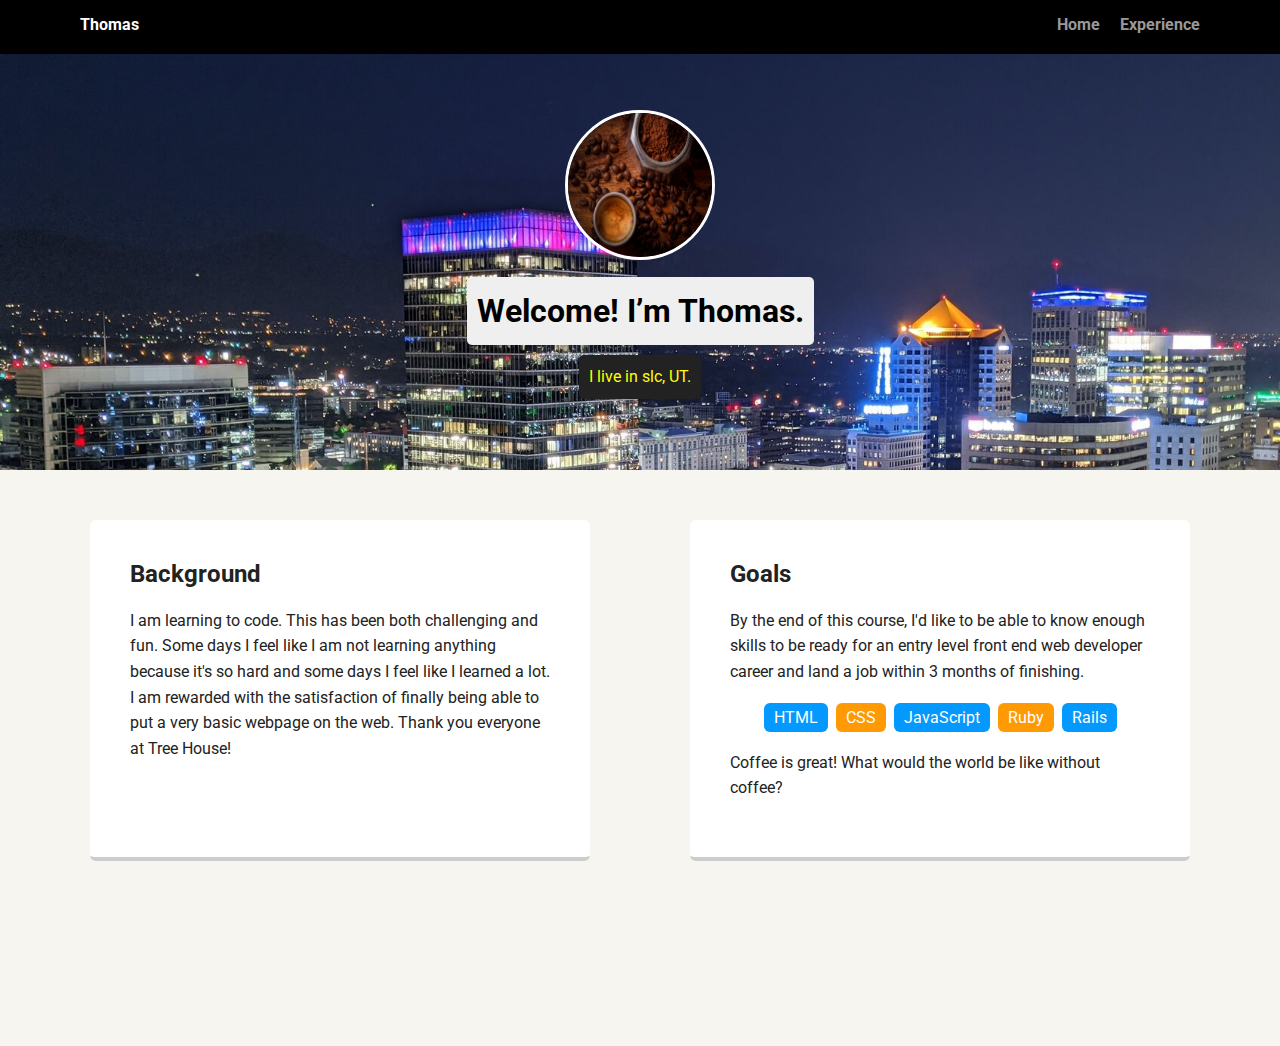
==== index.html @ 95b1049e "final product" ====
<!doctype html>
<html lang="en">
<head>
  <meta charset="utf-8">
  <title>My Profile</title>
  <meta name="viewport" content="width=device-width, initial-scale=1.0">
  <link rel="stylesheet" href="styles.css">
  <link href="https://fonts.googleapis.com/css?family=Muli%7CRoboto:400,300,500,700,900" rel="stylesheet"></head>
  <body>

    <div class="main-nav">
        <ul class="nav">
          <li class="name">Thomas</li>
          <li><a href="index.html">Home</a></li>
          <li><a href="second.html">Experience</a></li>
        </ul>
    </div>

    <header>
      <img src="Pictures/rsz_janko-ferlic-h9iq22jjlgk-unsplash.jpg" alt="picture of hot cup of coffee" class="profile-image">
      <h1 class="tag name">Welcome! I’m Thomas.</h1>
      <p class="tag location">I live in slc, UT.</p>
    </header>

    <main class="flex">
      <div class="card">
        <h2>Background</h2>
        <p><dfg/p>
        <p>I am learning to code. This has been both challenging and fun. Some days I feel like I am not learning anything because it's so hard and some days I feel like I learned a lot. I am rewarded with the satisfaction of finally being able to put a very basic webpage on the web. Thank you everyone at Tree House!</p>
      </div> 

      <div class="card">
        <h2>Goals</h2>
        <p>By the end of this course, I'd like to be able to know enough skills to be ready for an entry level front end web developer career and land a job within 3 months of finishing.</p>
        <ul class="skills">
          <li>HTML</li>
          <li>CSS</li>
          <li>JavaScript</li>
          <li>Ruby</li>
          <li>Rails</li>
        </ul>
        <p>Coffee is great! What would the world be like without coffee?</p>
      </div> 

    </main>
    <footer>
      
      <p class="copyright"></p>
    </footer>
  </body>
  </html>
---- styles.css ----
/* Global Layout Set-up */
* { 
  box-sizing: border-box;
}
  img {
    width: 100%;
  }
body {
  margin: 0;
  padding: 0;
  text-align: center;
  font-family: 'Roboto', sans-serif;
  color: #222;
  background: #f7f5f0;
}
/* Link Styles */

a {
  text-decoration: none;
  color: #999;
}
a:hover {
  color: #6633ff;
}

/* Section Styles */

.main-nav {
  width: 100%;
  background: black;
  min-height: 30px;
  padding: 10px;
  position: fixed;
  text-align: center;
}
.nav {
  display: flex;
  justify-content: space-around;
  font-weight: 700;
  list-style-type: none;
  margin: 0 auto;
  padding: 0;
}
 
.nav .name {
    display: block;
    margin-right: auto;
    color: white;
}
.nav li {
  padding: 5px 10px 10px 10px;
}
.nav a {
  transition: all .5s;
}
.nav a:hover {
  color: white
}


header {
  text-align: center;
  background: url('../Pictures/rsz_tanner-crockett-gkkpcluytgg-unsplash.jpg') no-repeat top center ;
  background-size: cover;
  overflow: hidden;
  padding-top: 60px;
}
header {
  line-height: 1.5;
}
header .profile-image {
  margin-top: 50px;
  width: 150px;
  height: 150px;
  border-radius: 50%;
  border: 3px solid white;
  transition: all .5s;
}
header .profile-image:hover {
  transform: scale(1.2) rotate(5deg);
}
.tag {
  background-color: #efefef;
  color: black;
  padding: 10px;
  border-radius: 5px;
  display: table;
  margin: 10px auto;
} 
.location {
  background-color: #222;
  color: yellow;
}
.card {
  margin: 30px;
  padding: 20px 40px 40px;
  max-width: 500px;
  text-align: left;
  background: #fff;
  border-bottom: 4px solid #ccc;
  border-radius: 6px;
  transition: all .5s;
}
.card:hover {
  border-color: #ff99ff;
}

ul.skills {
  padding: 0;
  text-align: center;
}

.skills li {
  border-radius: 6px;
  display: inline-block;
  background: #ff9904;
  color: white;
  padding: 5px 10px;
  margin: 2px;
}

.skills li:nth-child(odd) {
  background: #0399ff;
}

footer {
  width: 100%;
  min-height: 30px;
  padding: 20px 0 40px 20px;
}

footer .copyright {
  top: -8px;
  font-size: .75em;
}

footer ul {
  list-style-type: none;
  margin: 0;
  padding: 0;
}

footer ul li {
  display: inline-block;
}

.profile-image {
  border-radius: 15px;
}

a.social {
  display: inline-block;
  text-indent: -9999px;
  margin-left: 5px;
  width: 30px;
  height: 30px;
  background-size: 30px 30px;
  opacity: .4;
  transition: all .5s;
}
a.twitter {
  background-image: url(images/twitter.svg);
}
a.linkedin {
  background-image: url(images/linkedin.svg);
}
a.github {
  background-image: url(images/github.svg);
}
a.social:hover {
  opacity: 1;
}
.clearfix {
  clear: both;
}

/* Styles for larger screens */
@media screen and (min-width: 720px) {
  
  .flex {
      display: -ms-flexbox;      /* TWEENER - IE 10 */
      display: flex; 
      max-width: 1200px;
      -ms-flex-pack: distribute;
      justify-content: space-around;
      margin: 0 auto;
  }

  header {
    min-height: 470px;
  }

  .nav {
    max-width: 1200px;
    padding: 0 30px;
  }


  main {
    padding-top: 20px;
  }

  main p {
    line-height: 1.6em;
  }

  footer {
    font-size: 1.3em;
    max-width: 1200px;
    margin: 40px auto;
  }

}
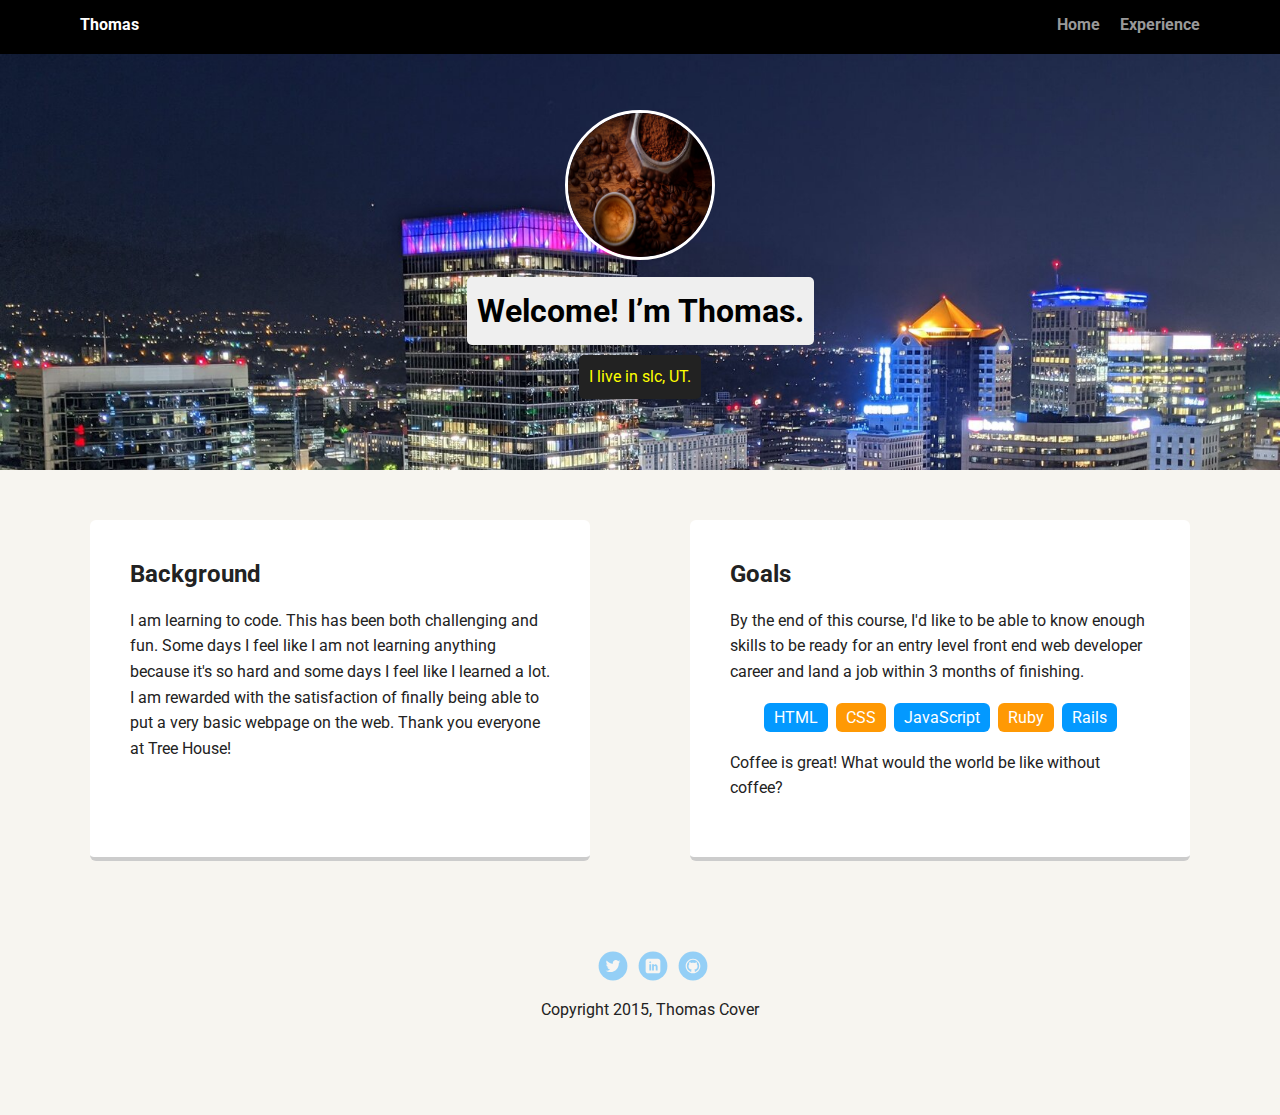
==== commit c6aa8a93: "final" ====
--- a/index.html
+++ b/index.html
@@ -25,7 +25,6 @@
     <main class="flex">
       <div class="card">
         <h2>Background</h2>
-        <p><dfg/p>
         <p>I am learning to code. This has been both challenging and fun. Some days I feel like I am not learning anything because it's so hard and some days I feel like I learned a lot. I am rewarded with the satisfaction of finally being able to put a very basic webpage on the web. Thank you everyone at Tree House!</p>
       </div> 
 
@@ -44,8 +43,12 @@
 
     </main>
     <footer>
-      
-      <p class="copyright"></p>
+      <ul>
+        <li><a href="https://twitter.com" class="social twitter"><img src="Pictures/twitter.svg" alt="index.html">Twitter</a></li>
+        <li><a href="https://linkedin.com" class="social linkedin"><img src="Pictures/linkedin.svg" alt="index.html">Linkedin</a></li>
+        <li><a href="https://github.com/thomasbc2020/project1" class="social github"><img src="Pictures/github.svg" alt="index.html">Github</a></li>
+      </ul>
+      <p class="copyright">Copyright 2015, Thomas Cover</p>
     </footer>
   </body>
   </html>
--- a/styles.css
+++ b/styles.css
@@ -60,7 +60,7 @@
 
 header {
   text-align: center;
-  background: url('../Pictures/rsz_tanner-crockett-gkkpcluytgg-unsplash.jpg') no-repeat top center ;
+  background: url('Pictures/rsz_tanner-crockett-gkkpcluytgg-unsplash.jpg') no-repeat top center ;
   background-size: cover;
   overflow: hidden;
   padding-top: 60px;
@@ -159,13 +159,13 @@
   transition: all .5s;
 }
 a.twitter {
-  background-image: url(images/twitter.svg);
+  background-image: url(Pictures/twitter.svg);
 }
 a.linkedin {
-  background-image: url(images/linkedin.svg);
+  background-image: url(Pictures/linkedin.svg);
 }
 a.github {
-  background-image: url(images/github.svg);
+  background-image: url(Pictures/github.svg);
 }
 a.social:hover {
   opacity: 1;
@@ -204,6 +204,7 @@
     line-height: 1.6em;
   }
 
+ 
   footer {
     font-size: 1.3em;
     max-width: 1200px;
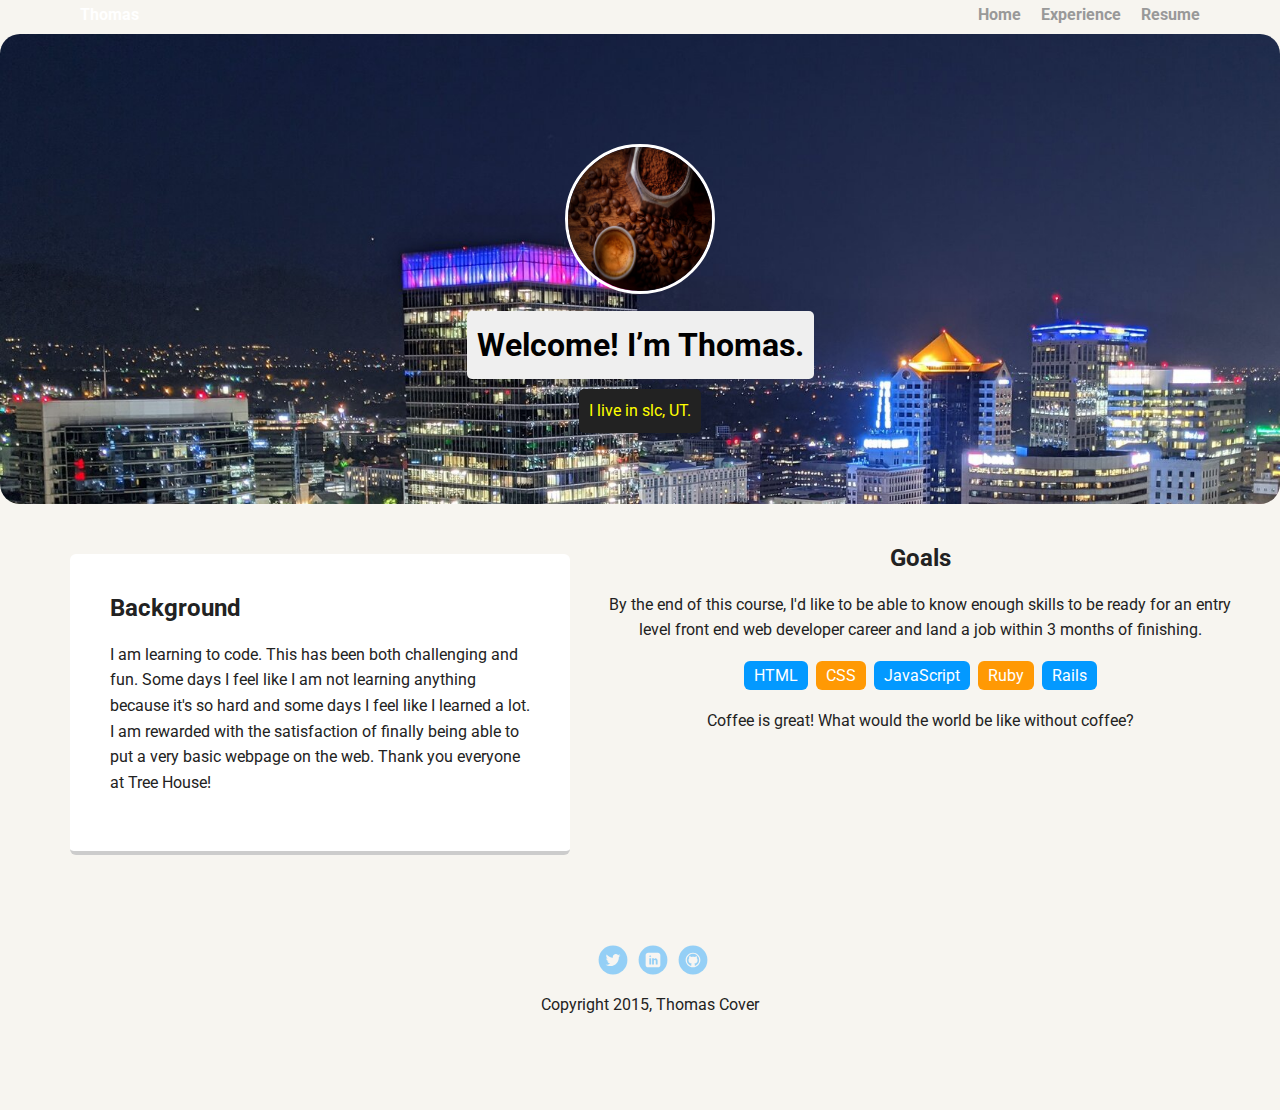
==== commit 6a55c76f: "final exceeds expectation" ====
--- a/index.html
+++ b/index.html
@@ -8,13 +8,14 @@
   <link href="https://fonts.googleapis.com/css?family=Muli%7CRoboto:400,300,500,700,900" rel="stylesheet"></head>
   <body>
 
-    <div class="main-nav">
+    <nav>
         <ul class="nav">
           <li class="name">Thomas</li>
           <li><a href="index.html">Home</a></li>
-          <li><a href="second.html">Experience</a></li>
+          <li><a href="experience.html">Experience</a></li>
+          <li><a href="resume.html">Resume</a></li>
         </ul>
-    </div>
+    </nav>
 
     <header>
       <img src="Pictures/rsz_janko-ferlic-h9iq22jjlgk-unsplash.jpg" alt="picture of hot cup of coffee" class="profile-image">
@@ -28,7 +29,7 @@
         <p>I am learning to code. This has been both challenging and fun. Some days I feel like I am not learning anything because it's so hard and some days I feel like I learned a lot. I am rewarded with the satisfaction of finally being able to put a very basic webpage on the web. Thank you everyone at Tree House!</p>
       </div> 
 
-      <div class="card">
+      <section>
         <h2>Goals</h2>
         <p>By the end of this course, I'd like to be able to know enough skills to be ready for an entry level front end web developer career and land a job within 3 months of finishing.</p>
         <ul class="skills">
@@ -39,7 +40,7 @@
           <li>Rails</li>
         </ul>
         <p>Coffee is great! What would the world be like without coffee?</p>
-      </div> 
+      </section> 
 
     </main>
     <footer>
--- a/styles.css
+++ b/styles.css
@@ -25,6 +25,9 @@
 
 /* Section Styles */
 
+img {
+  border-radius: 15px;
+}
 .main-nav {
   width: 100%;
   background: black;
@@ -64,6 +67,7 @@
   background-size: cover;
   overflow: hidden;
   padding-top: 60px;
+  border-radius: 20px;
 }
 header {
   line-height: 1.5;
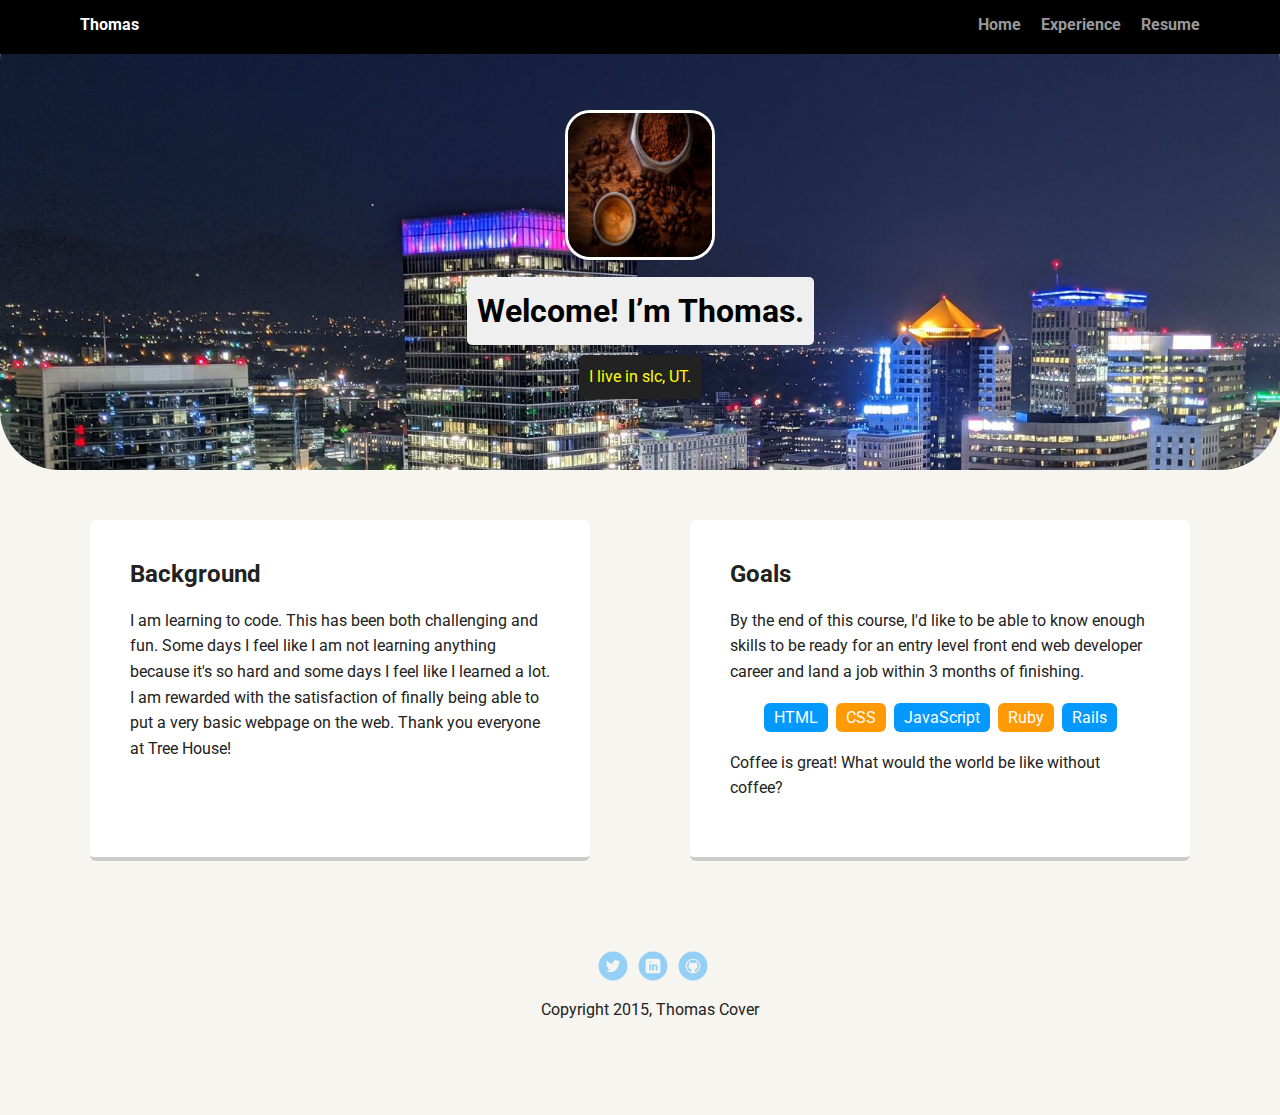
==== commit 9be2a5cc: "update nav tags" ====
--- a/index.html
+++ b/index.html
@@ -8,7 +8,7 @@
   <link href="https://fonts.googleapis.com/css?family=Muli%7CRoboto:400,300,500,700,900" rel="stylesheet"></head>
   <body>
 
-    <nav>
+    <nav class="main-nav">
         <ul class="nav">
           <li class="name">Thomas</li>
           <li><a href="index.html">Home</a></li>
@@ -24,12 +24,12 @@
     </header>
 
     <main class="flex">
-      <div class="card">
+      <section class="card">
         <h2>Background</h2>
         <p>I am learning to code. This has been both challenging and fun. Some days I feel like I am not learning anything because it's so hard and some days I feel like I learned a lot. I am rewarded with the satisfaction of finally being able to put a very basic webpage on the web. Thank you everyone at Tree House!</p>
-      </div> 
+      </section> 
 
-      <section>
+      <section class="card">
         <h2>Goals</h2>
         <p>By the end of this course, I'd like to be able to know enough skills to be ready for an entry level front end web developer career and land a job within 3 months of finishing.</p>
         <ul class="skills">
--- a/styles.css
+++ b/styles.css
@@ -67,7 +67,7 @@
   background-size: cover;
   overflow: hidden;
   padding-top: 60px;
-  border-radius: 20px;
+  border-radius: 60px;
 }
 header {
   line-height: 1.5;
@@ -76,7 +76,7 @@
   margin-top: 50px;
   width: 150px;
   height: 150px;
-  border-radius: 50%;
+  border-radius: 25px;
   border: 3px solid white;
   transition: all .5s;
 }
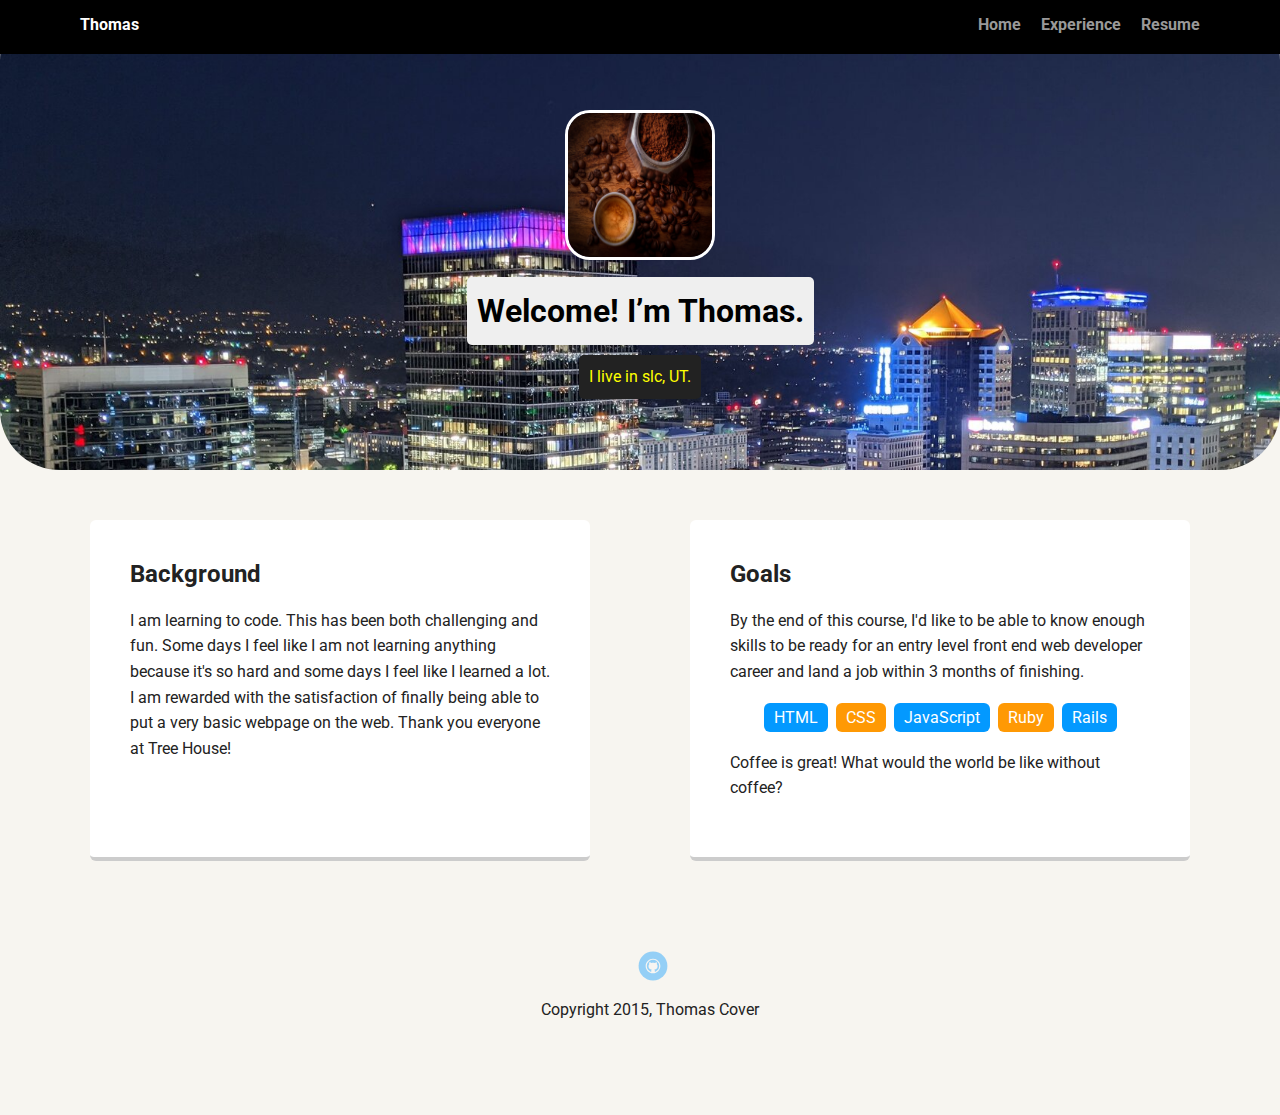
==== commit 68135ee1: "removed twitter/linkedin links" ====
--- a/index.html
+++ b/index.html
@@ -45,8 +45,6 @@
     </main>
     <footer>
       <ul>
-        <li><a href="https://twitter.com" class="social twitter"><img src="Pictures/twitter.svg" alt="index.html">Twitter</a></li>
-        <li><a href="https://linkedin.com" class="social linkedin"><img src="Pictures/linkedin.svg" alt="index.html">Linkedin</a></li>
         <li><a href="https://github.com/thomasbc2020/project1" class="social github"><img src="Pictures/github.svg" alt="index.html">Github</a></li>
       </ul>
       <p class="copyright">Copyright 2015, Thomas Cover</p>
